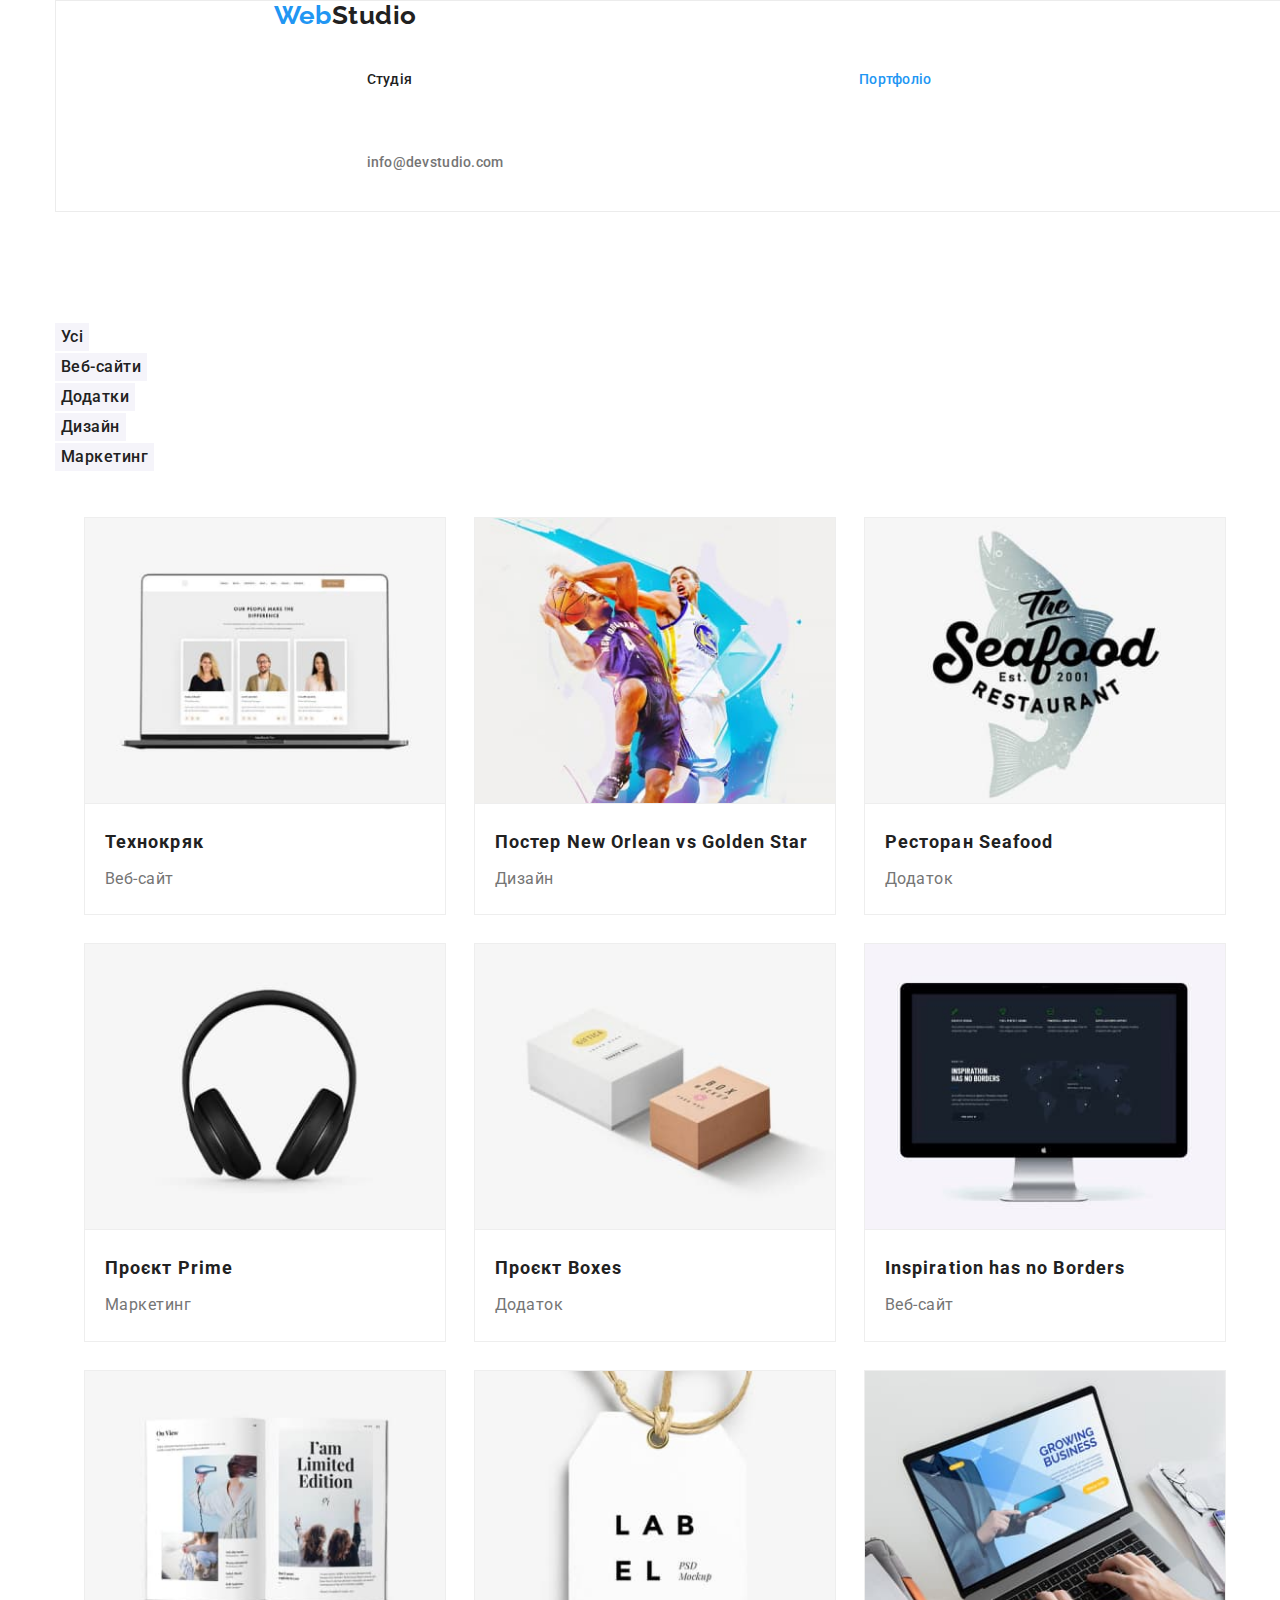
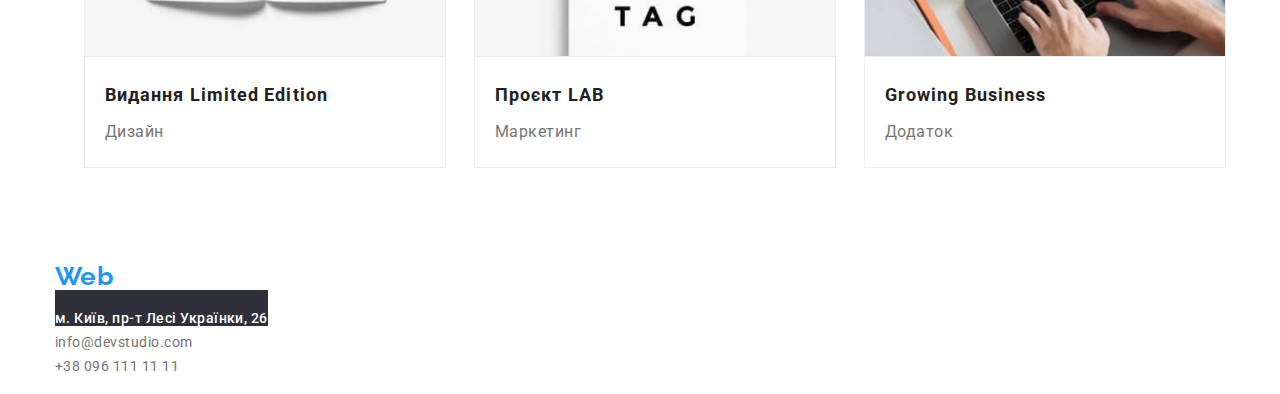
==== portfolio.html @ 9cf4d958 "so so" ====
<!DOCTYPE html>
<html lang="uk">
  <head>
    <meta charset="UTF-8" />
    <meta http-equiv="X-UA-Compatible" content="IE=edge" />
    <meta name="viewport" content="width=device-width, initial-scale=1.0" />
    <link
      rel="stylesheet"
      href="https://cdnjs.cloudflare.com/ajax/libs/modern-normalize/1.0.0/modern-normalize.min.css"
    />

    <link rel="stylesheet" href="./css/styles.css" />
    <link rel="preconnect" href="https://fonts.googleapis.com" />
    <link rel="preconnect" href="https://fonts.gstatic.com" crossorigin />
    <link
      href="https://fonts.googleapis.com/css2?family=Raleway:wght@700&family=Roboto:wght@400;500;700;900&display=swap"
      rel="stylesheet"
    />
    <title>Document</title>
  </head>
  <body>
    <div class="container">
      <header class="header">
        <div class="container">
          <nav class="nav">
            <a class="web-title" href="./index.html"
              >Web<span class="studio">Studio</span></a
            >
            <ul class="header-menu">
              <li class="link">
                <a class="link-header" href="./index.html">Студія</a>
              </li>
              <li class="link">
                <a class="link-header current" href="#">Портфоліо</a>
              </li>
              <li class="link">
                <a class="link-header" href="#">Контакти</a>
              </li>
            </ul>

            <ul class="header-menu">
              <li class="link">
                <a class="link-header2" href="mailto:info@devstudio.com"
                  >info@devstudio.com</a
                >
              </li>
              <li class="link">
                <a class="link-header2" href="tel:+380961111111"
                  >+38 096 111 11 11</a
                >
              </li>
            </ul>
          </nav>
        </div>
      </header>
      <main>
        <!-- головна секція -->
        <section class="hero-portfolio">
          <h1 class="visually-hidden">Портфоліо</h1>
          <ul>
            <li>
              <button type="button" class="button-portfolio">Усі</button>
            </li>
            <li>
              <button type="button" class="button-portfolio">Веб-сайти</button>
            </li>
            <li>
              <button type="button" class="button-portfolio">Додатки</button>
            </li>
            <li>
              <button type="button" class="button-portfolio">Дизайн</button>
            </li>
            <li>
              <button type="button" class="button-portfolio">Маркетинг</button>
            </li>
          </ul>
          <ul class="card-set">
            <li class="item">
              <article class="card">
                <div class="card-thumb">
                  <img
                    src="./images/portfolio/texnocraсk.jpg"
                    alt="сайт відкритий на ноутбуці"
                    width="370"
                  />
                </div>
                <div class="card-content">
                  <h2 class="card-heading">Технокряк</h2>
                  <p class="card-text">Веб-сайт</p>
                </div>
              </article>
            </li>

            <li class="item">
              <article class="card">
                <div class="card-thumb">
                  <img
                    src="./images/portfolio/poster-new-orlean-vs-golden-star.jpg"
                    alt="два чоловіка грають у баскетбол"
                    width="370"
                  />
                </div>
                <div class="card-content">
                  <h2 class="card-heading">Постер New Orlean vs Golden Star</h2>
                  <p class="card-text">Дизайн</p>
                </div>
              </article>
            </li>

            <li class="item">
              <article class="card">
                <div class="card-thumb">
                  <img
                    src="./images/portfolio/seafood.jpg"
                    alt="фото риби та назва ресторану"
                    width="370"
                  />
                </div>
                <div class="card-content">
                  <h2 class="card-heading">Ресторан Seafood</h2>
                  <p class="card-text">Додаток</p>
                </div>
              </article>
            </li>

            <li class="item">
              <article class="card">
                <div class="card-thumb">
                  <img
                    src="./images/portfolio/project-prime.jpg"
                    alt="фото навушників"
                    width="370"
                  />
                </div>
                <div class="card-content">
                  <h2 class="card-heading">Проєкт Prime</h2>
                  <p class="card-text">Маркетинг</p>
                </div>
              </article>
            </li>

            <li class="item">
              <article class="card">
                <div class="card-thumb">
                  <img
                    src="./images/portfolio/project-boxes.jpg"
                    alt="фото з двома боксами"
                    width="370"
                  />
                </div>
                <div class="card-content">
                  <h2 class="card-heading">Проєкт Boxes</h2>
                  <p class="card-text">Додаток</p>
                </div>
              </article>
            </li>

            <li class="item">
              <article class="card">
                <div class="card-thumb">
                  <img
                    src="./images/portfolio/inspiration-has-no-borders.jpg"
                    alt="фото веб-сайту на моніторі"
                    width="370"
                  />
                </div>
                <div class="card-content">
                  <h2 class="card-heading">Inspiration has no Borders</h2>
                  <p class="card-text">Веб-сайт</p>
                </div>
              </article>
            </li>

            <li class="item">
              <article class="card">
                <div class="card-thumb">
                  <img
                    src="./images/portfolio/book-limited-edition.jpg"
                    alt="фото видання"
                    width="370"
                  />
                </div>
                <div class="card-content">
                  <h2 class="card-heading">Видання Limited Edition</h2>
                  <p class="card-text">Дизайн</p>
                </div>
              </article>
            </li>

            <li class="item">
              <article class="card">
                <div class="card-thumb">
                  <img
                    src="./images/portfolio/project-lab.jpg"
                    alt="фото ярлику з надписом"
                    width="370"
                  />
                </div>
                <div class="card-content">
                  <h2 class="card-heading">Проєкт LAB</h2>
                  <p class="card-text">Маркетинг</p>
                </div>
              </article>
            </li>

            <li class="item">
              <article class="card">
                <div class="card-thumb">
                  <img
                    src="./images/portfolio/growing-business.jpg"
                    alt="фото додатку відкритого на ноутбуці"
                    width="370"
                  />
                </div>
                <div class="card-content">
                  <h2 class="card-heading">Growing Business</h2>
                  <p class="card-text">Додаток</p>
                </div>
              </article>
            </li>
          </ul>
        </section>
      </main>
      <footer>
        <a class="web-title-footer" href="./index.html"
          >Web<span class="studio2">Studio</span></a
        >
        <address>
          <ul>
            <li>
              <a
                class="link-footer-map"
                href="https://goo.gl/maps/G4VMoDMN7nGozyxC7"
                target="_blank"
                rel="noopener noreferrer nofollow"
                >м. Київ, пр-т Лесі Українки, 26
              </a>
            </li>
            <li>
              <a class="link-footer" href="mailto:info@devstudio.com"
                >info@devstudio.com</a
              >
            </li>
            <li>
              <a class="link-footer" href="tel:+380961111111"
                >+38 096 111 11 11</a
              >
            </li>
          </ul>
        </address>
      </footer>
    </div>
  </body>
</html>
---- css/styles.css ----
:root {
	--color-primary: #212121;
	--color-secondary: #757575;
	--color-background: #FFFFFF;
	--color-link: #2196F3;
}

.visually-hidden {
	position: absolute;
	white-space: nowrap;
	width: 1px;
	height: 1px;
	overflow: hidden;
	border: 0;
	padding: 0;
	clip: rect(0 0 0 0);
	clip-path: inset(50%);
	margin: -1px;
}

body {
	color: var(--color-primary);
	background-color: var(--color-background);
	font-family: "Roboto", sans-serif;
	letter-spacing: 0.03em;
	font-weight: 400;
	font-style: normal;
}

h1,
h2,
h3,
h4,
h5,
h6,
p {
	margin: 0;
	padding: 0;
}

img {
	display: block;
	max-width: 100%;
	height: auto;
}

section {
	padding-top: 94px;
	padding-bottom: 94px;
	background-color: #fff;
}

/* CONTAINER */
.container {
	width: 1200px;
	padding-left: 15px;
	padding-right: 15px;
	margin-left: auto;
	margin-right: auto;
}

/* header */
.header {
	display: flex;
	width: 1607px;
	border: 1px solid #ECECEC;
	margin-left: auto;
	margin-right: auto;
	justify-content: space-between;
		/* gap: 50px; */
}

.header-nav {
	flex-grow: 1;
	display: flex;
	align-items: center;
}


.header-container {
	display: flex;
	align-items: center;
}

.header-menu {
	display: flex;
	justify-content: space-between;
	gap: 50px;
	padding-left: 93px;
	}

.header-menu2 {
	display: flex;
	justify-content: space-between;
	gap: 50px;
	padding-left: 344px;
	}

ul {
	list-style-type: none;
	padding-left: 0px;
}

.nav .current {
	color: var(--color-link);
}

.web-title {
	/* margin-right: 93px; */
	font-size: 26px;
	font-weight: 700;
	font-style: normal;
	font-family: "Raleway";
	line-height: 1.15;
	color: var(--color-link);
	text-decoration: none;
	padding: 25px 0px;
}

.studio {
	color: var(--color-primary);
}

.link-header {
	display: block;
	color: var(--color-primary);
	text-decoration: none;
	letter-spacing: 0.02em;
	line-height: 1.14;
	font-weight: 500;
	font-size: 14px;
	padding: 25px 0;
}

.link-header:hover,
.link-header:focus,
.link-header:active {
	color: var(--color-link);
}

.link-header2 {
	display: block;
	color: #757575;
	background-color: #FFFFFF;
	font-size: 14px;
	font-weight: 500;
	font-style: normal;
	letter-spacing: 0.02em;
	padding: 25px 0px 25px 0px;
	text-decoration: none;
}


.link-header2:hover,
.link-header2:focus,
.link-header2:active {
	color: var(--color-link);
}

/* Hero */

.hero {
	width: 1600px;
	background-color: #2F303A;
	text-align: center;
	padding-top: 200px;
	padding-bottom: 200px;
	margin-left: auto;
	margin-right: auto;
}

.hero-title {
	font-size: 44px;
	background-color: #2F303A;
	color: #FFFFFF;
	line-height: 1.36;
	text-transform: uppercase;
	letter-spacing: 0.06em;
	font-weight: 900;
	margin-left: auto;
	margin-right: auto;
	margin-bottom: 30px;
	max-width: 696px;
}

.primary-button {
	color: #FFFFFF;
	background-color: var(--color-link);
	font-size: 16px;
	border: 0;
	line-height: 1.9;
	cursor: pointer;
	padding: 10px 32px;
	border-radius: 4px;
}

.primary-button:hover,
.primary-button:focus {
	box-shadow: 0px 4px 4px rgba(0, 0, 0, 0.15);
	border-radius: 4px;
}

/* advantages */
.advantages-list {
	display: flex;
	justify-content: space-between;
	padding-left: auto;
	padding-right: auto;
	gap: 30px;
}

.section-advantages-description {
	color: #757575;
	background-color: var(--color-background);
	font-size: 14px;
	line-height: 1.7;
}

.section-advantages-title {
	color: var(--color-primary);
	background-color: var(--color-background);
	font-size: 14px;
	line-height: 1.14;
	text-transform: uppercase;
	margin-bottom: 10px;
}

.what-do-we-do {
	color: var(--color-primary);
	background-color: var(--color-background);
	font-size: 36px;
	line-height: 1.17;
	/* text-transform: uppercase; */
	letter-spacing: 0.03em;
	font-weight: 700;
	margin-left: auto;
	margin-right: auto;
	margin-bottom: 50px;
	text-align: center;
}

.what-do-we-do-card {
	display: flex;
	gap: 30px;
	margin: 0;
}

.team {
	width: 1600px;
	background-color: #F5F4FA;
	padding-top: 94px;
	padding-bottom: 94px;
	text-align: center;
	justify-content: center;
	margin-left: auto;
	margin-right: auto;
}

.name {
	background-color: var(--color-background);
}

.section-team {
	/* width: 1600px; */
	color: var(--color-primary);
	/* background-color: #F5F4FA; */
	font-size: 36px;
	line-height: 1.17;
	text-transform: uppercase;
	letter-spacing: 0.03em;
	font-weight: 700;
	margin-left: auto;
	margin-right: auto;
	margin-bottom: 30px;
	text-align: center;
}

.team-name {
	color: var(--color-primary);
	background-color: var(--color-background);
	font-size: 16px;
	font-weight: 500;
	line-height: 1.13;
	margin-top: 30px;
	margin-bottom: 10px;

}

.card-name {
	display: flex;
	padding: 0px;
	margin: 0px;
	align-items: center;
	justify-content: space-between;
	flex-wrap: wrap;
}

.card-name-list{
	padding-left: 0px;
	gap: 30px;
}


.team-specialty {
	color: #757575;
	background-color: var(--color-background);
	font-size: 16px;
	line-height: 1.13;
	margin-bottom: 30px;
}



.studio2 {
	color: #FFFFFF;
}

.footer {
width: 1600px;
/* height: 252px; */
border-top: 60px;
background-color: #2F303A;
margin-left: auto;
margin-right: auto;
padding-top: 60px;
padding-bottom: 60px;

}

.web-title-footer {
	display: flex;
	font-size: 26px;
	font-weight: 700;
	font-style: normal;
	font-family: "Raleway",
		sans-serif;
	color: var(--color-link);
	text-decoration: none;
	line-height: 1.17;
}

.link-footer-map {
	color: #FFFFFF;
	background-color: #2F303A;
	font-size: 14px;
	font-weight: 500;
	font-style: normal;
	text-decoration: none;
	line-height: 1.7;
	padding-top: 20px;
}

.footer-href-map:hover,
.link-footer-map:focus,
.flink-footer-map:active {
	color: var(--color-link);
}

.link-footer {
	color: #757575;
	font-size: 14px;
	font-weight: 400;
	font-style: normal;
	text-decoration: none;
	line-height: 1.7;
	padding-top: 9px;
	}

.link-footer:hover,
.link-footer:focus,
.link-footer:active {
	color: var(--color-link);
}

.button-portfolio {
	color: var(--color-primary);
	background-color: #F5F4FA;
	font-weight: 500;
	font-size: 16px;
	border: 0;
	line-height: 1.6;
	letter-spacing: 0.03em;
	font-family: inherit;
	cursor: pointer;
}

.button-portfolio:hover,
.button-portfolio:focus {
	color: #FFFFFF;
	background-color: var(--color-link);
}

.hero-portfolio {
	font-weight: 400;
	font-size: 16px;
	background-color: var(--color-background);
	color: var(--color-secondary);
	line-height: 1.88;
	letter-spacing: 0.03em;
}

.portfolio-title {
	font-size: 18px;
	background-color: var(--color-background);
	color: var(--color-primary);
	font-weight: 700;
	line-height: 2;
	letter-spacing: 0.06em;
}


/* CARD-SET */
.card {
	/* width: 370px;
	height: 404px; */
	outline: 1px solid #EEEEEE;
}

.card-set {
	padding: 0;
	margin: 0;

	list-style: none;
	display: flex;
	flex-wrap: wrap;

	margin-top: - 30px;
	margin-left: - 30px;
}

/* li.item:nth-child(3n + 1) {
	margin-left: 0px;
} */
.card-set>.item {
	flex-basis: calc(100% / 3 - 30px);
	margin-left: 30px;
	margin-top: 30px;
}

/* .card-thumb{
	
} */

.card-heading {
	font-size: 18px;
	background-color: var(--color-background);
	color: var(--color-primary);
	font-weight: 700;
	line-height: 2;
	letter-spacing: 0.06em;
}



.card-text {
	margin-top: 4px;
}

.card-content {
	padding: 20px 20px 20px 20px;
	outline: 1px solid #EEEEEE;
}
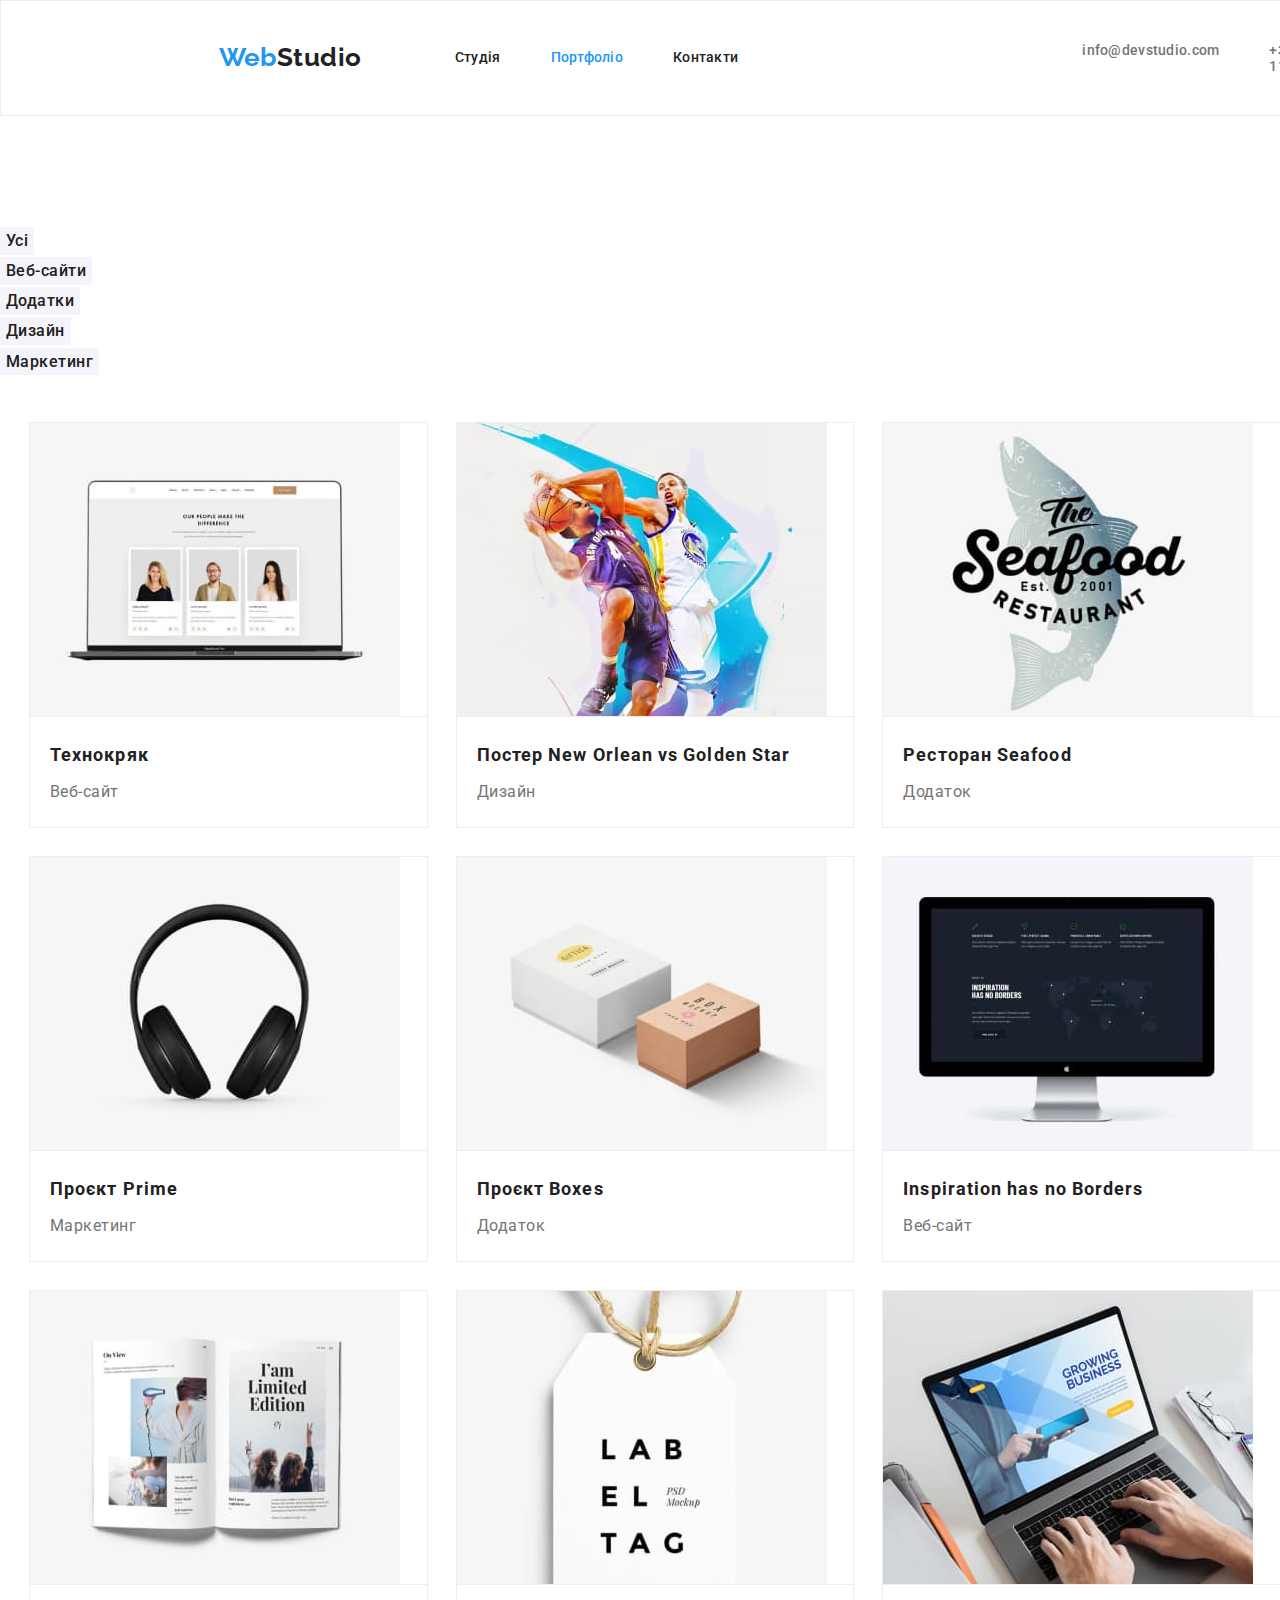
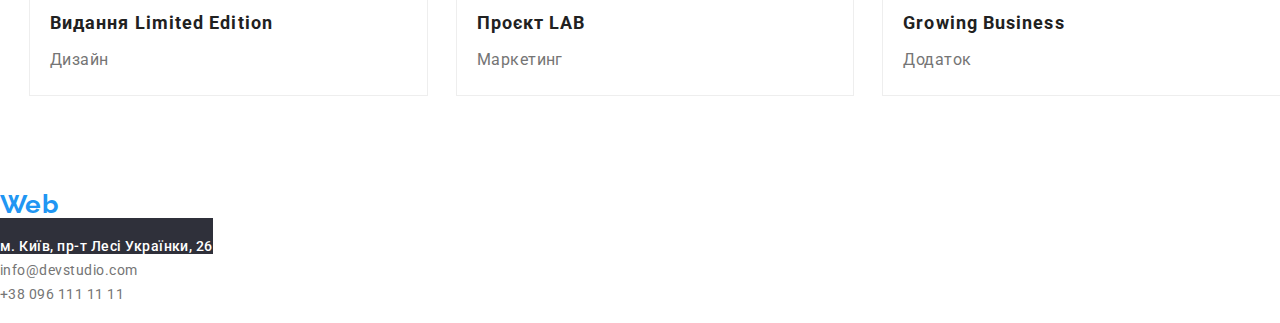
==== commit 6374d40f: "!" ====
--- a/portfolio.html
+++ b/portfolio.html
@@ -19,236 +19,234 @@
     <title>Document</title>
   </head>
   <body>
-    <div class="container">
-      <header class="header">
-        <div class="container">
-          <nav class="nav">
-            <a class="web-title" href="./index.html"
-              >Web<span class="studio">Studio</span></a
-            >
-            <ul class="header-menu">
-              <li class="link">
-                <a class="link-header" href="./index.html">Студія</a>
-              </li>
-              <li class="link">
-                <a class="link-header current" href="#">Портфоліо</a>
-              </li>
-              <li class="link">
-                <a class="link-header" href="#">Контакти</a>
-              </li>
-            </ul>
-
-            <ul class="header-menu">
-              <li class="link">
-                <a class="link-header2" href="mailto:info@devstudio.com"
-                  >info@devstudio.com</a
-                >
-              </li>
-              <li class="link">
-                <a class="link-header2" href="tel:+380961111111"
-                  >+38 096 111 11 11</a
-                >
-              </li>
-            </ul>
-          </nav>
-        </div>
-      </header>
-      <main>
-        <!-- головна секція -->
-        <section class="hero-portfolio">
-          <h1 class="visually-hidden">Портфоліо</h1>
-          <ul>
-            <li>
-              <button type="button" class="button-portfolio">Усі</button>
-            </li>
-            <li>
-              <button type="button" class="button-portfolio">Веб-сайти</button>
-            </li>
-            <li>
-              <button type="button" class="button-portfolio">Додатки</button>
-            </li>
-            <li>
-              <button type="button" class="button-portfolio">Дизайн</button>
-            </li>
-            <li>
-              <button type="button" class="button-portfolio">Маркетинг</button>
+    <header class="header">
+      <div class="container">
+        <nav class="header-nav">
+          <a class="web-title" href="./index.html"
+            >Web<span class="studio">Studio</span></a
+          >
+          <ul class="header-menu">
+            <li class="link">
+              <a class="link-header" href="./index.html">Студія</a>
+            </li>
+            <li class="link">
+              <a class="link-header current" href="#">Портфоліо</a>
+            </li>
+            <li class="link">
+              <a class="link-header" href="#">Контакти</a>
             </li>
           </ul>
-          <ul class="card-set">
-            <li class="item">
-              <article class="card">
-                <div class="card-thumb">
-                  <img
-                    src="./images/portfolio/texnocraсk.jpg"
-                    alt="сайт відкритий на ноутбуці"
-                    width="370"
-                  />
-                </div>
-                <div class="card-content">
-                  <h2 class="card-heading">Технокряк</h2>
-                  <p class="card-text">Веб-сайт</p>
-                </div>
-              </article>
-            </li>
-
-            <li class="item">
-              <article class="card">
-                <div class="card-thumb">
-                  <img
-                    src="./images/portfolio/poster-new-orlean-vs-golden-star.jpg"
-                    alt="два чоловіка грають у баскетбол"
-                    width="370"
-                  />
-                </div>
-                <div class="card-content">
-                  <h2 class="card-heading">Постер New Orlean vs Golden Star</h2>
-                  <p class="card-text">Дизайн</p>
-                </div>
-              </article>
-            </li>
-
-            <li class="item">
-              <article class="card">
-                <div class="card-thumb">
-                  <img
-                    src="./images/portfolio/seafood.jpg"
-                    alt="фото риби та назва ресторану"
-                    width="370"
-                  />
-                </div>
-                <div class="card-content">
-                  <h2 class="card-heading">Ресторан Seafood</h2>
-                  <p class="card-text">Додаток</p>
-                </div>
-              </article>
-            </li>
-
-            <li class="item">
-              <article class="card">
-                <div class="card-thumb">
-                  <img
-                    src="./images/portfolio/project-prime.jpg"
-                    alt="фото навушників"
-                    width="370"
-                  />
-                </div>
-                <div class="card-content">
-                  <h2 class="card-heading">Проєкт Prime</h2>
-                  <p class="card-text">Маркетинг</p>
-                </div>
-              </article>
-            </li>
-
-            <li class="item">
-              <article class="card">
-                <div class="card-thumb">
-                  <img
-                    src="./images/portfolio/project-boxes.jpg"
-                    alt="фото з двома боксами"
-                    width="370"
-                  />
-                </div>
-                <div class="card-content">
-                  <h2 class="card-heading">Проєкт Boxes</h2>
-                  <p class="card-text">Додаток</p>
-                </div>
-              </article>
-            </li>
-
-            <li class="item">
-              <article class="card">
-                <div class="card-thumb">
-                  <img
-                    src="./images/portfolio/inspiration-has-no-borders.jpg"
-                    alt="фото веб-сайту на моніторі"
-                    width="370"
-                  />
-                </div>
-                <div class="card-content">
-                  <h2 class="card-heading">Inspiration has no Borders</h2>
-                  <p class="card-text">Веб-сайт</p>
-                </div>
-              </article>
-            </li>
-
-            <li class="item">
-              <article class="card">
-                <div class="card-thumb">
-                  <img
-                    src="./images/portfolio/book-limited-edition.jpg"
-                    alt="фото видання"
-                    width="370"
-                  />
-                </div>
-                <div class="card-content">
-                  <h2 class="card-heading">Видання Limited Edition</h2>
-                  <p class="card-text">Дизайн</p>
-                </div>
-              </article>
-            </li>
-
-            <li class="item">
-              <article class="card">
-                <div class="card-thumb">
-                  <img
-                    src="./images/portfolio/project-lab.jpg"
-                    alt="фото ярлику з надписом"
-                    width="370"
-                  />
-                </div>
-                <div class="card-content">
-                  <h2 class="card-heading">Проєкт LAB</h2>
-                  <p class="card-text">Маркетинг</p>
-                </div>
-              </article>
-            </li>
-
-            <li class="item">
-              <article class="card">
-                <div class="card-thumb">
-                  <img
-                    src="./images/portfolio/growing-business.jpg"
-                    alt="фото додатку відкритого на ноутбуці"
-                    width="370"
-                  />
-                </div>
-                <div class="card-content">
-                  <h2 class="card-heading">Growing Business</h2>
-                  <p class="card-text">Додаток</p>
-                </div>
-              </article>
-            </li>
-          </ul>
-        </section>
-      </main>
-      <footer>
-        <a class="web-title-footer" href="./index.html"
-          >Web<span class="studio2">Studio</span></a
-        >
-        <address>
-          <ul>
-            <li>
-              <a
-                class="link-footer-map"
-                href="https://goo.gl/maps/G4VMoDMN7nGozyxC7"
-                target="_blank"
-                rel="noopener noreferrer nofollow"
-                >м. Київ, пр-т Лесі Українки, 26
-              </a>
-            </li>
-            <li>
-              <a class="link-footer" href="mailto:info@devstudio.com"
+
+          <ul class="header-menu2">
+            <li class="link">
+              <a class="link-header2" href="mailto:info@devstudio.com"
                 >info@devstudio.com</a
               >
             </li>
-            <li>
-              <a class="link-footer" href="tel:+380961111111"
+            <li class="link">
+              <a class="link-header2" href="tel:+380961111111"
                 >+38 096 111 11 11</a
               >
             </li>
           </ul>
-        </address>
-      </footer>
-    </div>
+        </nav>
+      </div>
+    </header>
+    <main>
+      <!-- головна секція -->
+      <section class="hero-portfolio">
+        <h1 class="visually-hidden">Портфоліо</h1>
+        <ul>
+          <li>
+            <button type="button" class="button-portfolio">Усі</button>
+          </li>
+          <li>
+            <button type="button" class="button-portfolio">Веб-сайти</button>
+          </li>
+          <li>
+            <button type="button" class="button-portfolio">Додатки</button>
+          </li>
+          <li>
+            <button type="button" class="button-portfolio">Дизайн</button>
+          </li>
+          <li>
+            <button type="button" class="button-portfolio">Маркетинг</button>
+          </li>
+        </ul>
+        <ul class="card-set">
+          <li class="item">
+            <article class="card">
+              <div class="card-thumb">
+                <img
+                  src="./images/portfolio/texnocraсk.jpg"
+                  alt="сайт відкритий на ноутбуці"
+                  width="370"
+                />
+              </div>
+              <div class="card-content">
+                <h2 class="card-heading">Технокряк</h2>
+                <p class="card-text">Веб-сайт</p>
+              </div>
+            </article>
+          </li>
+
+          <li class="item">
+            <article class="card">
+              <div class="card-thumb">
+                <img
+                  src="./images/portfolio/poster-new-orlean-vs-golden-star.jpg"
+                  alt="два чоловіка грають у баскетбол"
+                  width="370"
+                />
+              </div>
+              <div class="card-content">
+                <h2 class="card-heading">Постер New Orlean vs Golden Star</h2>
+                <p class="card-text">Дизайн</p>
+              </div>
+            </article>
+          </li>
+
+          <li class="item">
+            <article class="card">
+              <div class="card-thumb">
+                <img
+                  src="./images/portfolio/seafood.jpg"
+                  alt="фото риби та назва ресторану"
+                  width="370"
+                />
+              </div>
+              <div class="card-content">
+                <h2 class="card-heading">Ресторан Seafood</h2>
+                <p class="card-text">Додаток</p>
+              </div>
+            </article>
+          </li>
+
+          <li class="item">
+            <article class="card">
+              <div class="card-thumb">
+                <img
+                  src="./images/portfolio/project-prime.jpg"
+                  alt="фото навушників"
+                  width="370"
+                />
+              </div>
+              <div class="card-content">
+                <h2 class="card-heading">Проєкт Prime</h2>
+                <p class="card-text">Маркетинг</p>
+              </div>
+            </article>
+          </li>
+
+          <li class="item">
+            <article class="card">
+              <div class="card-thumb">
+                <img
+                  src="./images/portfolio/project-boxes.jpg"
+                  alt="фото з двома боксами"
+                  width="370"
+                />
+              </div>
+              <div class="card-content">
+                <h2 class="card-heading">Проєкт Boxes</h2>
+                <p class="card-text">Додаток</p>
+              </div>
+            </article>
+          </li>
+
+          <li class="item">
+            <article class="card">
+              <div class="card-thumb">
+                <img
+                  src="./images/portfolio/inspiration-has-no-borders.jpg"
+                  alt="фото веб-сайту на моніторі"
+                  width="370"
+                />
+              </div>
+              <div class="card-content">
+                <h2 class="card-heading">Inspiration has no Borders</h2>
+                <p class="card-text">Веб-сайт</p>
+              </div>
+            </article>
+          </li>
+
+          <li class="item">
+            <article class="card">
+              <div class="card-thumb">
+                <img
+                  src="./images/portfolio/book-limited-edition.jpg"
+                  alt="фото видання"
+                  width="370"
+                />
+              </div>
+              <div class="card-content">
+                <h2 class="card-heading">Видання Limited Edition</h2>
+                <p class="card-text">Дизайн</p>
+              </div>
+            </article>
+          </li>
+
+          <li class="item">
+            <article class="card">
+              <div class="card-thumb">
+                <img
+                  src="./images/portfolio/project-lab.jpg"
+                  alt="фото ярлику з надписом"
+                  width="370"
+                />
+              </div>
+              <div class="card-content">
+                <h2 class="card-heading">Проєкт LAB</h2>
+                <p class="card-text">Маркетинг</p>
+              </div>
+            </article>
+          </li>
+
+          <li class="item">
+            <article class="card">
+              <div class="card-thumb">
+                <img
+                  src="./images/portfolio/growing-business.jpg"
+                  alt="фото додатку відкритого на ноутбуці"
+                  width="370"
+                />
+              </div>
+              <div class="card-content">
+                <h2 class="card-heading">Growing Business</h2>
+                <p class="card-text">Додаток</p>
+              </div>
+            </article>
+          </li>
+        </ul>
+      </section>
+    </main>
+    <footer>
+      <a class="web-title-footer" href="./index.html"
+        >Web<span class="studio2">Studio</span></a
+      >
+      <address>
+        <ul>
+          <li>
+            <a
+              class="link-footer-map"
+              href="https://goo.gl/maps/G4VMoDMN7nGozyxC7"
+              target="_blank"
+              rel="noopener noreferrer nofollow"
+              >м. Київ, пр-т Лесі Українки, 26
+            </a>
+          </li>
+          <li>
+            <a class="link-footer" href="mailto:info@devstudio.com"
+              >info@devstudio.com</a
+            >
+          </li>
+          <li>
+            <a class="link-footer" href="tel:+380961111111"
+              >+38 096 111 11 11</a
+            >
+          </li>
+        </ul>
+      </address>
+    </footer>
   </body>
 </html>
--- a/css/styles.css
+++ b/css/styles.css
@@ -101,7 +101,7 @@
 	padding-left: 0px;
 }
 
-.nav .current {
+.header-menu .current {
 	color: var(--color-link);
 }
 
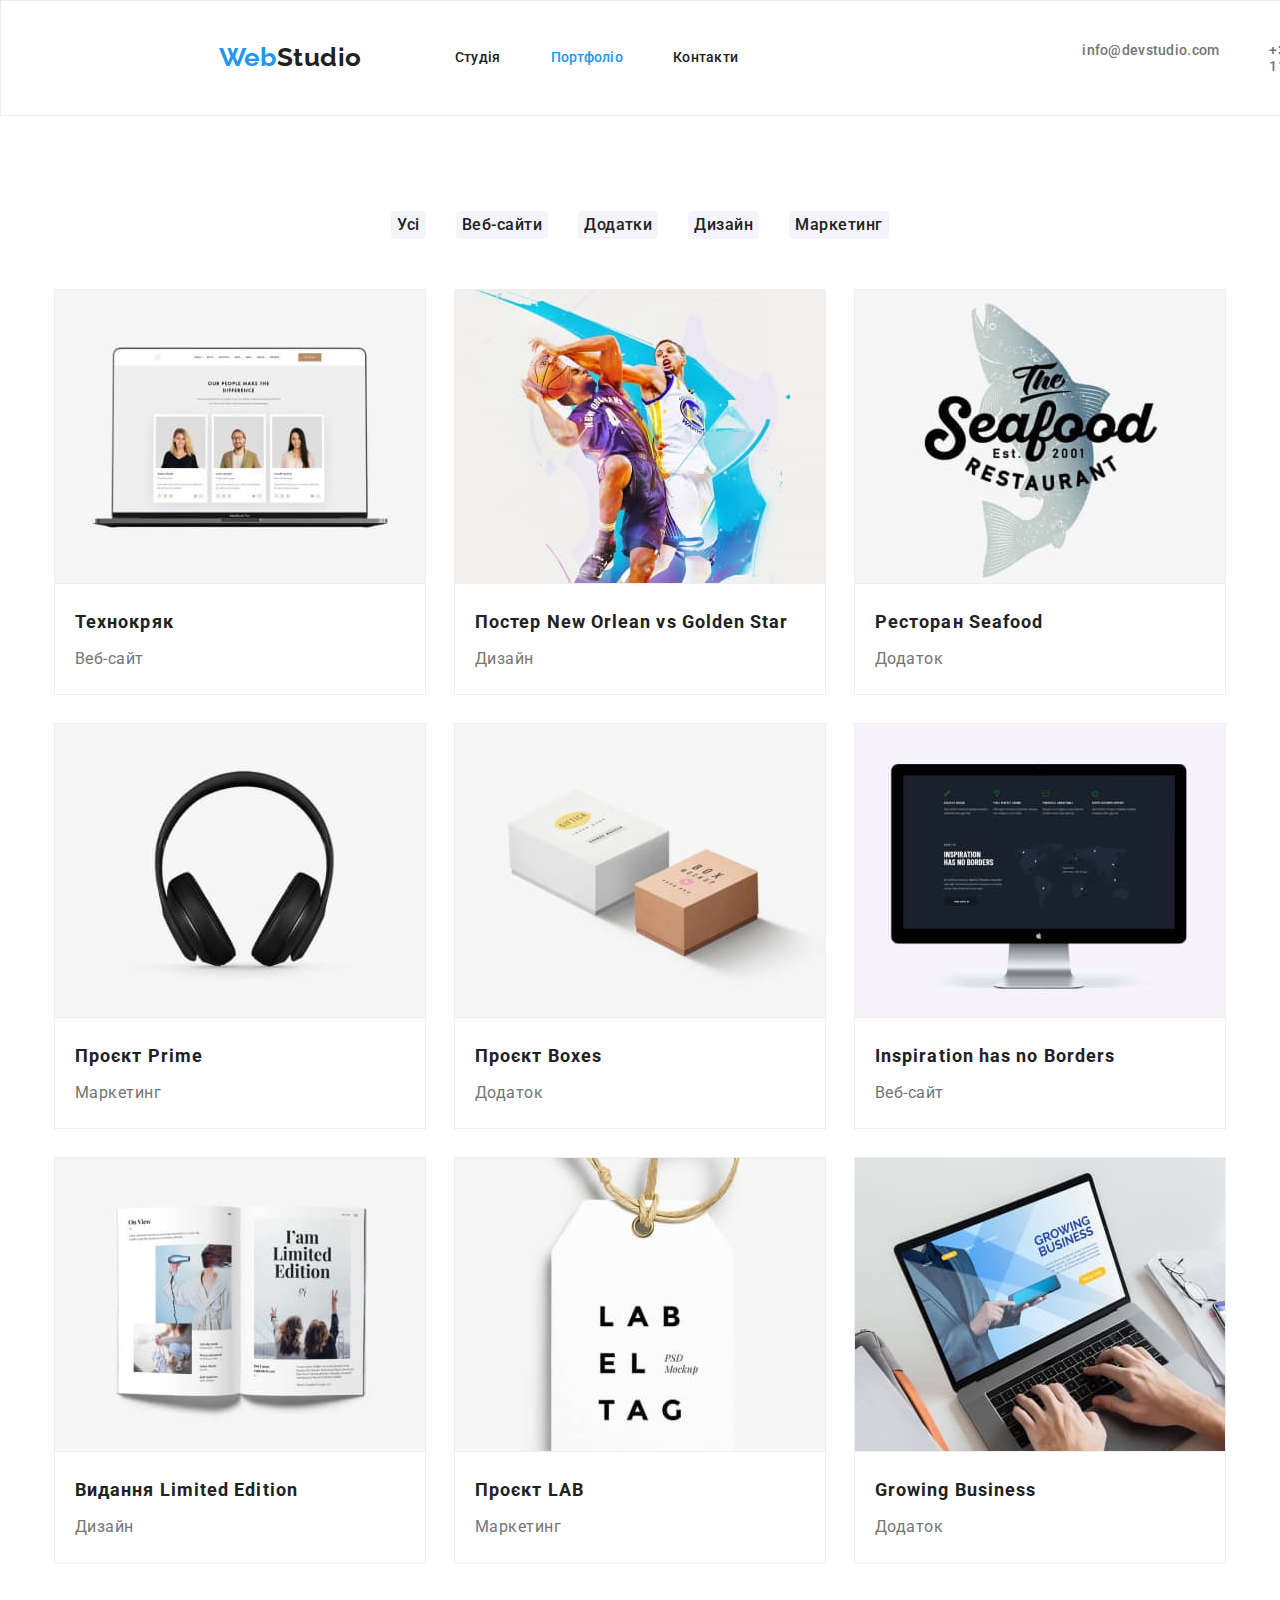
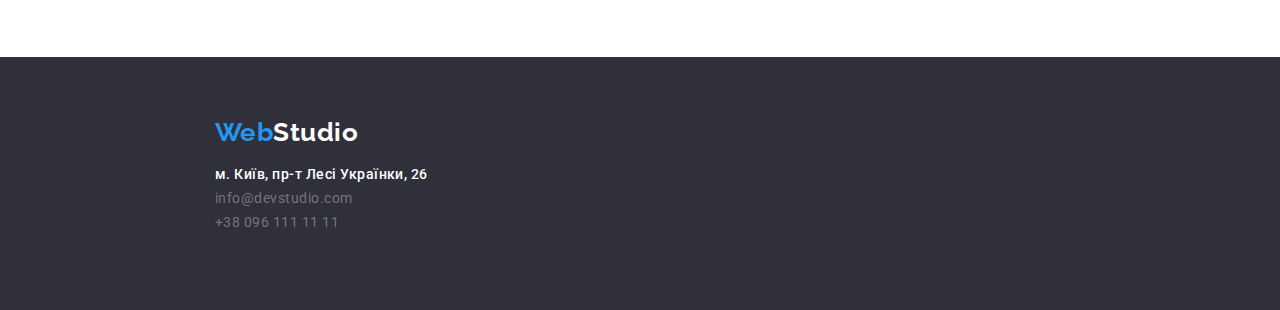
==== commit 79b5ca95: "done" ====
--- a/portfolio.html
+++ b/portfolio.html
@@ -55,198 +55,202 @@
     <main>
       <!-- головна секція -->
       <section class="hero-portfolio">
-        <h1 class="visually-hidden">Портфоліо</h1>
-        <ul>
-          <li>
-            <button type="button" class="button-portfolio">Усі</button>
-          </li>
-          <li>
-            <button type="button" class="button-portfolio">Веб-сайти</button>
-          </li>
-          <li>
-            <button type="button" class="button-portfolio">Додатки</button>
-          </li>
-          <li>
-            <button type="button" class="button-portfolio">Дизайн</button>
-          </li>
-          <li>
-            <button type="button" class="button-portfolio">Маркетинг</button>
-          </li>
-        </ul>
-        <ul class="card-set">
-          <li class="item">
-            <article class="card">
-              <div class="card-thumb">
-                <img
-                  src="./images/portfolio/texnocraсk.jpg"
-                  alt="сайт відкритий на ноутбуці"
-                  width="370"
-                />
-              </div>
-              <div class="card-content">
-                <h2 class="card-heading">Технокряк</h2>
-                <p class="card-text">Веб-сайт</p>
-              </div>
-            </article>
-          </li>
-
-          <li class="item">
-            <article class="card">
-              <div class="card-thumb">
-                <img
-                  src="./images/portfolio/poster-new-orlean-vs-golden-star.jpg"
-                  alt="два чоловіка грають у баскетбол"
-                  width="370"
-                />
-              </div>
-              <div class="card-content">
-                <h2 class="card-heading">Постер New Orlean vs Golden Star</h2>
-                <p class="card-text">Дизайн</p>
-              </div>
-            </article>
-          </li>
-
-          <li class="item">
-            <article class="card">
-              <div class="card-thumb">
-                <img
-                  src="./images/portfolio/seafood.jpg"
-                  alt="фото риби та назва ресторану"
-                  width="370"
-                />
-              </div>
-              <div class="card-content">
-                <h2 class="card-heading">Ресторан Seafood</h2>
-                <p class="card-text">Додаток</p>
-              </div>
-            </article>
-          </li>
-
-          <li class="item">
-            <article class="card">
-              <div class="card-thumb">
-                <img
-                  src="./images/portfolio/project-prime.jpg"
-                  alt="фото навушників"
-                  width="370"
-                />
-              </div>
-              <div class="card-content">
-                <h2 class="card-heading">Проєкт Prime</h2>
-                <p class="card-text">Маркетинг</p>
-              </div>
-            </article>
-          </li>
-
-          <li class="item">
-            <article class="card">
-              <div class="card-thumb">
-                <img
-                  src="./images/portfolio/project-boxes.jpg"
-                  alt="фото з двома боксами"
-                  width="370"
-                />
-              </div>
-              <div class="card-content">
-                <h2 class="card-heading">Проєкт Boxes</h2>
-                <p class="card-text">Додаток</p>
-              </div>
-            </article>
-          </li>
-
-          <li class="item">
-            <article class="card">
-              <div class="card-thumb">
-                <img
-                  src="./images/portfolio/inspiration-has-no-borders.jpg"
-                  alt="фото веб-сайту на моніторі"
-                  width="370"
-                />
-              </div>
-              <div class="card-content">
-                <h2 class="card-heading">Inspiration has no Borders</h2>
-                <p class="card-text">Веб-сайт</p>
-              </div>
-            </article>
-          </li>
-
-          <li class="item">
-            <article class="card">
-              <div class="card-thumb">
-                <img
-                  src="./images/portfolio/book-limited-edition.jpg"
-                  alt="фото видання"
-                  width="370"
-                />
-              </div>
-              <div class="card-content">
-                <h2 class="card-heading">Видання Limited Edition</h2>
-                <p class="card-text">Дизайн</p>
-              </div>
-            </article>
-          </li>
-
-          <li class="item">
-            <article class="card">
-              <div class="card-thumb">
-                <img
-                  src="./images/portfolio/project-lab.jpg"
-                  alt="фото ярлику з надписом"
-                  width="370"
-                />
-              </div>
-              <div class="card-content">
-                <h2 class="card-heading">Проєкт LAB</h2>
-                <p class="card-text">Маркетинг</p>
-              </div>
-            </article>
-          </li>
-
-          <li class="item">
-            <article class="card">
-              <div class="card-thumb">
-                <img
-                  src="./images/portfolio/growing-business.jpg"
-                  alt="фото додатку відкритого на ноутбуці"
-                  width="370"
-                />
-              </div>
-              <div class="card-content">
-                <h2 class="card-heading">Growing Business</h2>
-                <p class="card-text">Додаток</p>
-              </div>
-            </article>
-          </li>
-        </ul>
+        <div class="container">
+          <h1 class="visually-hidden">Портфоліо</h1>
+          <ul class="ul-button">
+            <li>
+              <button type="button" class="button-portfolio">Усі</button>
+            </li>
+            <li>
+              <button type="button" class="button-portfolio">Веб-сайти</button>
+            </li>
+            <li>
+              <button type="button" class="button-portfolio">Додатки</button>
+            </li>
+            <li>
+              <button type="button" class="button-portfolio">Дизайн</button>
+            </li>
+            <li>
+              <button type="button" class="button-portfolio">Маркетинг</button>
+            </li>
+          </ul>
+          <ul class="card-set">
+            <li class="item">
+              <article class="card">
+                <div class="card-thumb">
+                  <img
+                    src="./images/portfolio/texnocraсk.jpg"
+                    alt="сайт відкритий на ноутбуці"
+                    width="370"
+                  />
+                </div>
+                <div class="card-content">
+                  <h2 class="card-heading">Технокряк</h2>
+                  <p class="card-text">Веб-сайт</p>
+                </div>
+              </article>
+            </li>
+
+            <li class="item">
+              <article class="card">
+                <div class="card-thumb">
+                  <img
+                    src="./images/portfolio/poster-new-orlean-vs-golden-star.jpg"
+                    alt="два чоловіка грають у баскетбол"
+                    width="370"
+                  />
+                </div>
+                <div class="card-content">
+                  <h2 class="card-heading">Постер New Orlean vs Golden Star</h2>
+                  <p class="card-text">Дизайн</p>
+                </div>
+              </article>
+            </li>
+
+            <li class="item">
+              <article class="card">
+                <div class="card-thumb">
+                  <img
+                    src="./images/portfolio/seafood.jpg"
+                    alt="фото риби та назва ресторану"
+                    width="370"
+                  />
+                </div>
+                <div class="card-content">
+                  <h2 class="card-heading">Ресторан Seafood</h2>
+                  <p class="card-text">Додаток</p>
+                </div>
+              </article>
+            </li>
+
+            <li class="item">
+              <article class="card">
+                <div class="card-thumb">
+                  <img
+                    src="./images/portfolio/project-prime.jpg"
+                    alt="фото навушників"
+                    width="370"
+                  />
+                </div>
+                <div class="card-content">
+                  <h2 class="card-heading">Проєкт Prime</h2>
+                  <p class="card-text">Маркетинг</p>
+                </div>
+              </article>
+            </li>
+
+            <li class="item">
+              <article class="card">
+                <div class="card-thumb">
+                  <img
+                    src="./images/portfolio/project-boxes.jpg"
+                    alt="фото з двома боксами"
+                    width="370"
+                  />
+                </div>
+                <div class="card-content">
+                  <h2 class="card-heading">Проєкт Boxes</h2>
+                  <p class="card-text">Додаток</p>
+                </div>
+              </article>
+            </li>
+
+            <li class="item">
+              <article class="card">
+                <div class="card-thumb">
+                  <img
+                    src="./images/portfolio/inspiration-has-no-borders.jpg"
+                    alt="фото веб-сайту на моніторі"
+                    width="370"
+                  />
+                </div>
+                <div class="card-content">
+                  <h2 class="card-heading">Inspiration has no Borders</h2>
+                  <p class="card-text">Веб-сайт</p>
+                </div>
+              </article>
+            </li>
+
+            <li class="item">
+              <article class="card">
+                <div class="card-thumb">
+                  <img
+                    src="./images/portfolio/book-limited-edition.jpg"
+                    alt="фото видання"
+                    width="370"
+                  />
+                </div>
+                <div class="card-content">
+                  <h2 class="card-heading">Видання Limited Edition</h2>
+                  <p class="card-text">Дизайн</p>
+                </div>
+              </article>
+            </li>
+
+            <li class="item">
+              <article class="card">
+                <div class="card-thumb">
+                  <img
+                    src="./images/portfolio/project-lab.jpg"
+                    alt="фото ярлику з надписом"
+                    width="370"
+                  />
+                </div>
+                <div class="card-content">
+                  <h2 class="card-heading">Проєкт LAB</h2>
+                  <p class="card-text">Маркетинг</p>
+                </div>
+              </article>
+            </li>
+
+            <li class="item">
+              <article class="card">
+                <div class="card-thumb">
+                  <img
+                    src="./images/portfolio/growing-business.jpg"
+                    alt="фото додатку відкритого на ноутбуці"
+                    width="370"
+                  />
+                </div>
+                <div class="card-content">
+                  <h2 class="card-heading">Growing Business</h2>
+                  <p class="card-text">Додаток</p>
+                </div>
+              </article>
+            </li>
+          </ul>
+        </div>
       </section>
     </main>
-    <footer>
-      <a class="web-title-footer" href="./index.html"
-        >Web<span class="studio2">Studio</span></a
-      >
-      <address>
-        <ul>
-          <li>
-            <a
-              class="link-footer-map"
-              href="https://goo.gl/maps/G4VMoDMN7nGozyxC7"
-              target="_blank"
-              rel="noopener noreferrer nofollow"
-              >м. Київ, пр-т Лесі Українки, 26
-            </a>
-          </li>
-          <li>
-            <a class="link-footer" href="mailto:info@devstudio.com"
-              >info@devstudio.com</a
-            >
-          </li>
-          <li>
-            <a class="link-footer" href="tel:+380961111111"
-              >+38 096 111 11 11</a
-            >
-          </li>
-        </ul>
-      </address>
+    <footer class="footer">
+      <div class="container">
+        <a class="web-title-footer" href="./index.html"
+          >Web<span class="studio2">Studio</span></a
+        >
+        <address>
+          <ul>
+            <li>
+              <a
+                class="link-footer-map"
+                href="https://goo.gl/maps/G4VMoDMN7nGozyxC7"
+                target="_blank"
+                rel="noopener noreferrer nofollow"
+                >м. Київ, пр-т Лесі Українки, 26
+              </a>
+            </li>
+            <li>
+              <a class="link-footer" href="mailto:info@devstudio.com"
+                >info@devstudio.com</a
+              >
+            </li>
+            <li>
+              <a class="link-footer" href="tel:+380961111111"
+                >+38 096 111 11 11</a
+              >
+            </li>
+          </ul>
+        </address>
+      </div>
     </footer>
   </body>
 </html>
--- a/css/styles.css
+++ b/css/styles.css
@@ -214,6 +214,7 @@
 	background-color: var(--color-background);
 	font-size: 14px;
 	line-height: 1.7;
+
 }
 
 .section-advantages-title {
@@ -347,9 +348,12 @@
 	font-style: normal;
 	text-decoration: none;
 	line-height: 1.7;
-	padding-top: 20px;
-}
-
+	/* padding-top: 20px; */
+}
+
+.footer.address.ul.li{
+	margin-bottom: 9px;
+}
 .footer-href-map:hover,
 .link-footer-map:focus,
 .flink-footer-map:active {
@@ -382,12 +386,14 @@
 	letter-spacing: 0.03em;
 	font-family: inherit;
 	cursor: pointer;
+	border-radius: 4px;
 }
 
 .button-portfolio:hover,
 .button-portfolio:focus {
 	color: #FFFFFF;
 	background-color: var(--color-link);
+	box-shadow: 0px 3px 1px rgba(0, 0, 0, 0.1), 0px 1px 2px rgba(0, 0, 0, 0.08), 0px 2px 2px rgba(0, 0, 0, 0.12);
 }
 
 .hero-portfolio {
@@ -406,9 +412,20 @@
 	font-weight: 700;
 	line-height: 2;
 	letter-spacing: 0.06em;
-}
-
-
+	
+}
+
+.ul-button{
+	display: flex;
+	justify-content: center;
+	/* align-items: center; */
+	margin-top: 0px;
+	margin-bottom: 50px;
+	gap: 30px;
+	margin-left: auto;
+	margin-right: auto;
+	
+}
 /* CARD-SET */
 .card {
 	/* width: 370px;
@@ -423,18 +440,19 @@
 	list-style: none;
 	display: flex;
 	flex-wrap: wrap;
-
-	margin-top: - 30px;
-	margin-left: - 30px;
+	gap: 30px;
+
+	/* margin-top: - 30px;
+	margin-left: - 30px; */
 }
 
 /* li.item:nth-child(3n + 1) {
 	margin-left: 0px;
 } */
 .card-set>.item {
-	flex-basis: calc(100% / 3 - 30px);
+	/* flex-basis: calc(100% / 3 - 30px);
 	margin-left: 30px;
-	margin-top: 30px;
+	margin-top: 30px; */
 }
 
 /* .card-thumb{
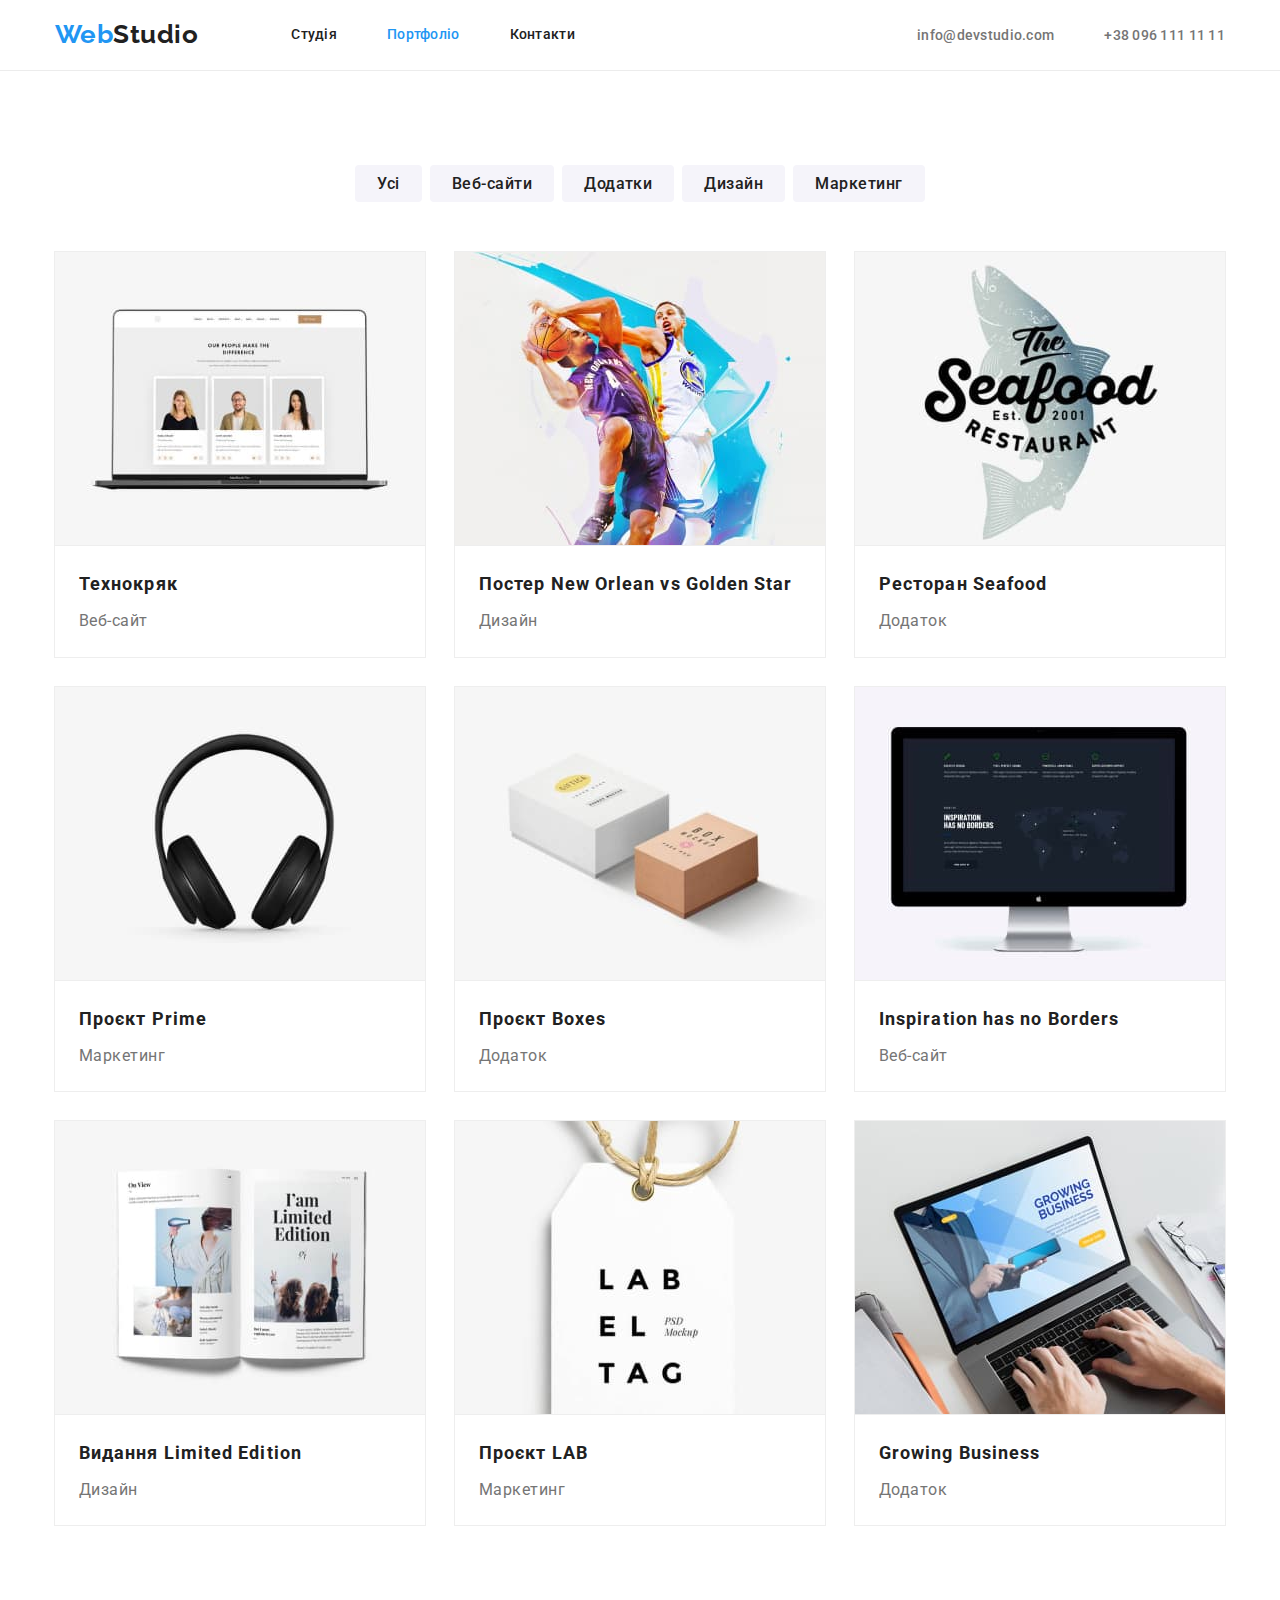
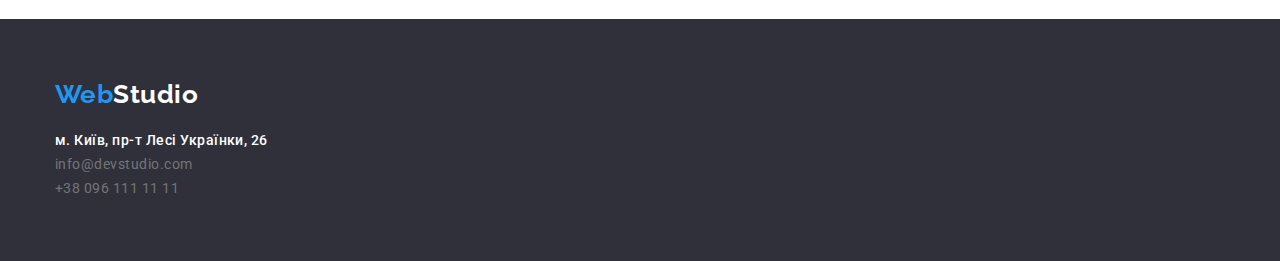
==== commit b1a13ccc: "done" ====
--- a/portfolio.html
+++ b/portfolio.html
@@ -76,147 +76,112 @@
           </ul>
           <ul class="card-set">
             <li class="item">
-              <article class="card">
-                <div class="card-thumb">
-                  <img
-                    src="./images/portfolio/texnocraсk.jpg"
-                    alt="сайт відкритий на ноутбуці"
-                    width="370"
-                  />
-                </div>
-                <div class="card-content">
-                  <h2 class="card-heading">Технокряк</h2>
-                  <p class="card-text">Веб-сайт</p>
-                </div>
-              </article>
-            </li>
-
-            <li class="item">
-              <article class="card">
-                <div class="card-thumb">
-                  <img
-                    src="./images/portfolio/poster-new-orlean-vs-golden-star.jpg"
-                    alt="два чоловіка грають у баскетбол"
-                    width="370"
-                  />
-                </div>
-                <div class="card-content">
-                  <h2 class="card-heading">Постер New Orlean vs Golden Star</h2>
-                  <p class="card-text">Дизайн</p>
-                </div>
-              </article>
-            </li>
-
-            <li class="item">
-              <article class="card">
-                <div class="card-thumb">
-                  <img
-                    src="./images/portfolio/seafood.jpg"
-                    alt="фото риби та назва ресторану"
-                    width="370"
-                  />
-                </div>
-                <div class="card-content">
-                  <h2 class="card-heading">Ресторан Seafood</h2>
-                  <p class="card-text">Додаток</p>
-                </div>
-              </article>
-            </li>
-
-            <li class="item">
-              <article class="card">
-                <div class="card-thumb">
-                  <img
-                    src="./images/portfolio/project-prime.jpg"
-                    alt="фото навушників"
-                    width="370"
-                  />
-                </div>
-                <div class="card-content">
-                  <h2 class="card-heading">Проєкт Prime</h2>
-                  <p class="card-text">Маркетинг</p>
-                </div>
-              </article>
-            </li>
-
-            <li class="item">
-              <article class="card">
-                <div class="card-thumb">
-                  <img
-                    src="./images/portfolio/project-boxes.jpg"
-                    alt="фото з двома боксами"
-                    width="370"
-                  />
-                </div>
-                <div class="card-content">
-                  <h2 class="card-heading">Проєкт Boxes</h2>
-                  <p class="card-text">Додаток</p>
-                </div>
-              </article>
-            </li>
-
-            <li class="item">
-              <article class="card">
-                <div class="card-thumb">
-                  <img
-                    src="./images/portfolio/inspiration-has-no-borders.jpg"
-                    alt="фото веб-сайту на моніторі"
-                    width="370"
-                  />
-                </div>
-                <div class="card-content">
-                  <h2 class="card-heading">Inspiration has no Borders</h2>
-                  <p class="card-text">Веб-сайт</p>
-                </div>
-              </article>
-            </li>
-
-            <li class="item">
-              <article class="card">
-                <div class="card-thumb">
-                  <img
-                    src="./images/portfolio/book-limited-edition.jpg"
-                    alt="фото видання"
-                    width="370"
-                  />
-                </div>
-                <div class="card-content">
-                  <h2 class="card-heading">Видання Limited Edition</h2>
-                  <p class="card-text">Дизайн</p>
-                </div>
-              </article>
-            </li>
-
-            <li class="item">
-              <article class="card">
-                <div class="card-thumb">
-                  <img
-                    src="./images/portfolio/project-lab.jpg"
-                    alt="фото ярлику з надписом"
-                    width="370"
-                  />
-                </div>
-                <div class="card-content">
-                  <h2 class="card-heading">Проєкт LAB</h2>
-                  <p class="card-text">Маркетинг</p>
-                </div>
-              </article>
-            </li>
-
-            <li class="item">
-              <article class="card">
-                <div class="card-thumb">
-                  <img
-                    src="./images/portfolio/growing-business.jpg"
-                    alt="фото додатку відкритого на ноутбуці"
-                    width="370"
-                  />
-                </div>
-                <div class="card-content">
-                  <h2 class="card-heading">Growing Business</h2>
-                  <p class="card-text">Додаток</p>
-                </div>
-              </article>
+              <img
+                src="./images/portfolio/texnocraсk.jpg"
+                alt="сайт відкритий на ноутбуці"
+                width="370"
+              />
+
+              <div class="card-content">
+                <h2 class="card-heading">Технокряк</h2>
+                <p class="card-text">Веб-сайт</p>
+              </div>
+            </li>
+
+            <li class="item">
+              <img
+                src="./images/portfolio/poster-new-orlean-vs-golden-star.jpg"
+                alt="два чоловіка грають у баскетбол"
+                width="370"
+              />
+              <div class="card-content">
+                <h2 class="card-heading">Постер New Orlean vs Golden Star</h2>
+                <p class="card-text">Дизайн</p>
+              </div>
+            </li>
+
+            <li class="item">
+              <img
+                src="./images/portfolio/seafood.jpg"
+                alt="фото риби та назва ресторану"
+                width="370"
+              />
+              <div class="card-content">
+                <h2 class="card-heading">Ресторан Seafood</h2>
+                <p class="card-text">Додаток</p>
+              </div>
+            </li>
+
+            <li class="item">
+              <img
+                src="./images/portfolio/project-prime.jpg"
+                alt="фото навушників"
+                width="370"
+              />
+              <div class="card-content">
+                <h2 class="card-heading">Проєкт Prime</h2>
+                <p class="card-text">Маркетинг</p>
+              </div>
+            </li>
+
+            <li class="item">
+              <img
+                src="./images/portfolio/project-boxes.jpg"
+                alt="фото з двома боксами"
+                width="370"
+              />
+              <div class="card-content">
+                <h2 class="card-heading">Проєкт Boxes</h2>
+                <p class="card-text">Додаток</p>
+              </div>
+            </li>
+
+            <li class="item">
+              <img
+                src="./images/portfolio/inspiration-has-no-borders.jpg"
+                alt="фото веб-сайту на моніторі"
+                width="370"
+              />
+              <div class="card-content">
+                <h2 class="card-heading">Inspiration has no Borders</h2>
+                <p class="card-text">Веб-сайт</p>
+              </div>
+            </li>
+
+            <li class="item">
+              <img
+                src="./images/portfolio/book-limited-edition.jpg"
+                alt="фото видання"
+                width="370"
+              />
+              <div class="card-content">
+                <h2 class="card-heading">Видання Limited Edition</h2>
+                <p class="card-text">Дизайн</p>
+              </div>
+            </li>
+
+            <li class="item">
+              <img
+                src="./images/portfolio/project-lab.jpg"
+                alt="фото ярлику з надписом"
+                width="370"
+              />
+              <div class="card-content">
+                <h2 class="card-heading">Проєкт LAB</h2>
+                <p class="card-text">Маркетинг</p>
+              </div>
+            </li>
+
+            <li class="item">
+              <img
+                src="./images/portfolio/growing-business.jpg"
+                alt="фото додатку відкритого на ноутбуці"
+                width="370"
+              />
+              <div class="card-content">
+                <h2 class="card-heading">Growing Business</h2>
+                <p class="card-text">Додаток</p>
+              </div>
             </li>
           </ul>
         </div>
--- a/css/styles.css
+++ b/css/styles.css
@@ -62,8 +62,8 @@
 /* header */
 .header {
 	display: flex;
-	width: 1607px;
-	border: 1px solid #ECECEC;
+	/* width: 1607px; */
+	border-bottom: 1px solid #ECECEC;
 	margin-left: auto;
 	margin-right: auto;
 	justify-content: space-between;
@@ -87,18 +87,21 @@
 	justify-content: space-between;
 	gap: 50px;
 	padding-left: 93px;
+	/* margin-left: auto; */
 	}
 
 .header-menu2 {
 	display: flex;
 	justify-content: space-between;
 	gap: 50px;
-	padding-left: 344px;
+	/* padding-left: 344px; */
+	margin-left: auto;
 	}
 
 ul {
 	list-style-type: none;
 	padding-left: 0px;
+	margin: 0px;
 }
 
 .header-menu .current {
@@ -114,7 +117,7 @@
 	line-height: 1.15;
 	color: var(--color-link);
 	text-decoration: none;
-	padding: 25px 0px;
+	padding: 20px 0px;
 }
 
 .studio {
@@ -160,7 +163,7 @@
 /* Hero */
 
 .hero {
-	width: 1600px;
+	/* width: 1600px; */
 	background-color: #2F303A;
 	text-align: center;
 	padding-top: 200px;
@@ -180,7 +183,7 @@
 	margin-left: auto;
 	margin-right: auto;
 	margin-bottom: 30px;
-	max-width: 696px;
+	/* max-width: 696px; */
 }
 
 .primary-button {
@@ -201,6 +204,11 @@
 }
 
 /* advantages */
+.advantages{
+padding-top: 94px;
+padding-bottom: 0px;
+}
+
 .advantages-list {
 	display: flex;
 	justify-content: space-between;
@@ -247,7 +255,7 @@
 }
 
 .team {
-	width: 1600px;
+	/* width: 1600px; */
 	background-color: #F5F4FA;
 	padding-top: 94px;
 	padding-bottom: 94px;
@@ -259,6 +267,8 @@
 
 .name {
 	background-color: var(--color-background);
+	box-shadow: 0px 1px 3px rgba(0, 0, 0, 0.12), 0px 1px 1px rgba(0, 0, 0, 0.14), 0px 2px 1px rgba(0, 0, 0, 0.2);
+		border-radius: 0px 0px 4px 4px;
 }
 
 .section-team {
@@ -282,7 +292,7 @@
 	font-size: 16px;
 	font-weight: 500;
 	line-height: 1.13;
-	margin-top: 30px;
+	/* margin-top: 30px; */
 	margin-bottom: 10px;
 
 }
@@ -297,6 +307,8 @@
 }
 
 .card-name-list{
+	padding-top: 30px;
+	padding-bottom: 30px;
 	padding-left: 0px;
 	gap: 30px;
 }
@@ -307,7 +319,7 @@
 	background-color: var(--color-background);
 	font-size: 16px;
 	line-height: 1.13;
-	margin-bottom: 30px;
+	/* margin-bottom: 30px; */
 }
 
 
@@ -317,7 +329,7 @@
 }
 
 .footer {
-width: 1600px;
+/* width: 1600px; */
 /* height: 252px; */
 border-top: 60px;
 background-color: #2F303A;
@@ -338,6 +350,8 @@
 	color: var(--color-link);
 	text-decoration: none;
 	line-height: 1.17;
+	/* margin-top: 60px; */
+	margin-bottom: 20px;;
 }
 
 .link-footer-map {
@@ -348,12 +362,15 @@
 	font-style: normal;
 	text-decoration: none;
 	line-height: 1.7;
+	margin-bottom: 9px;
 	/* padding-top: 20px; */
 }
 
-.footer.address.ul.li{
+.li-footer{
 	margin-bottom: 9px;
 }
+
+
 .footer-href-map:hover,
 .link-footer-map:focus,
 .flink-footer-map:active {
@@ -367,8 +384,7 @@
 	font-style: normal;
 	text-decoration: none;
 	line-height: 1.7;
-	padding-top: 9px;
-	}
+		}
 
 .link-footer:hover,
 .link-footer:focus,
@@ -387,6 +403,7 @@
 	font-family: inherit;
 	cursor: pointer;
 	border-radius: 4px;
+	padding: 6px 22px;
 }
 
 .button-portfolio:hover,
@@ -421,13 +438,12 @@
 	/* align-items: center; */
 	margin-top: 0px;
 	margin-bottom: 50px;
-	gap: 30px;
-	margin-left: auto;
-	margin-right: auto;
-	
-}
+	gap: 8px;
+	margin-left: auto;
+	margin-right: auto;
+	}
 /* CARD-SET */
-.card {
+.item {
 	/* width: 370px;
 	height: 404px; */
 	outline: 1px solid #EEEEEE;
@@ -455,9 +471,7 @@
 	margin-top: 30px; */
 }
 
-/* .card-thumb{
-	
-} */
+
 
 .card-heading {
 	font-size: 18px;
@@ -466,15 +480,16 @@
 	font-weight: 700;
 	line-height: 2;
 	letter-spacing: 0.06em;
+	margin-bottom: 4px;
 }
 
 
 
 .card-text {
-	margin-top: 4px;
+	/* margin-top: 4px; */
 }
 
 .card-content {
-	padding: 20px 20px 20px 20px;
+	padding: 20px 24px;
 	outline: 1px solid #EEEEEE;
 }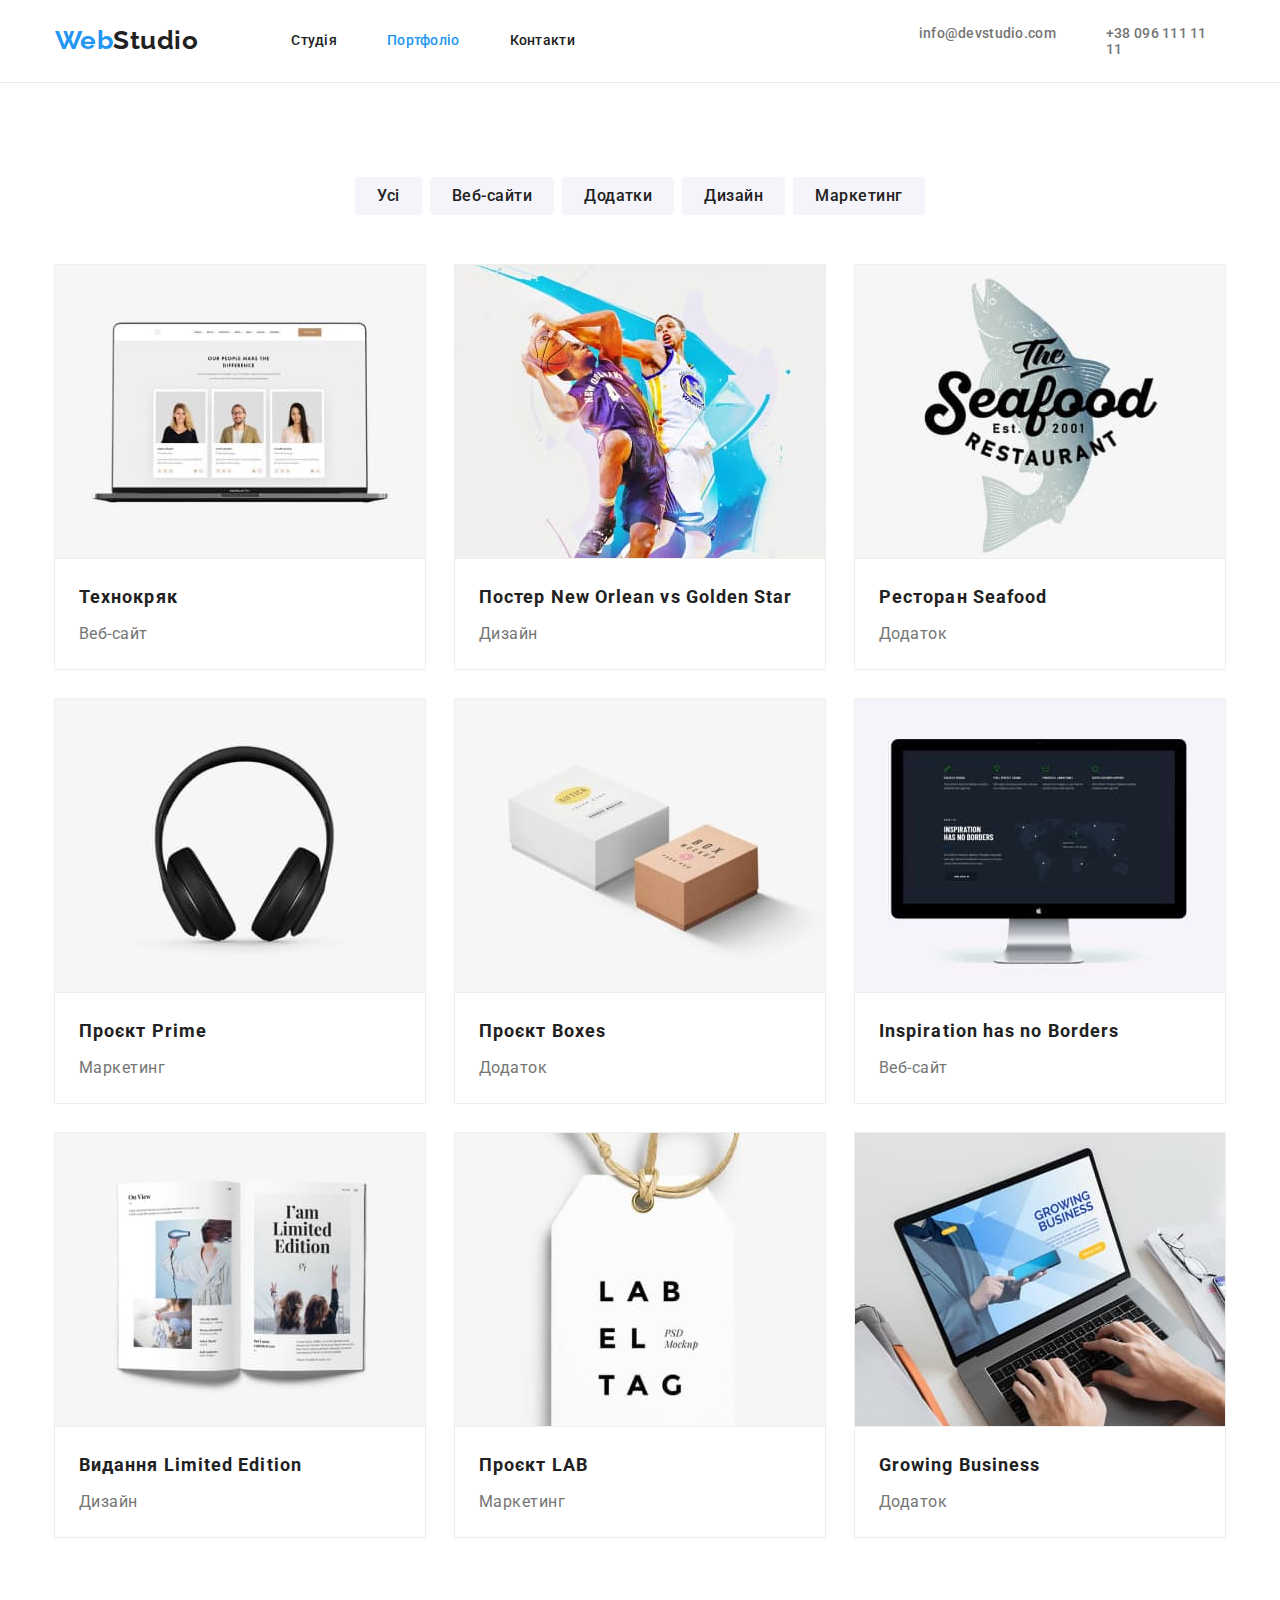
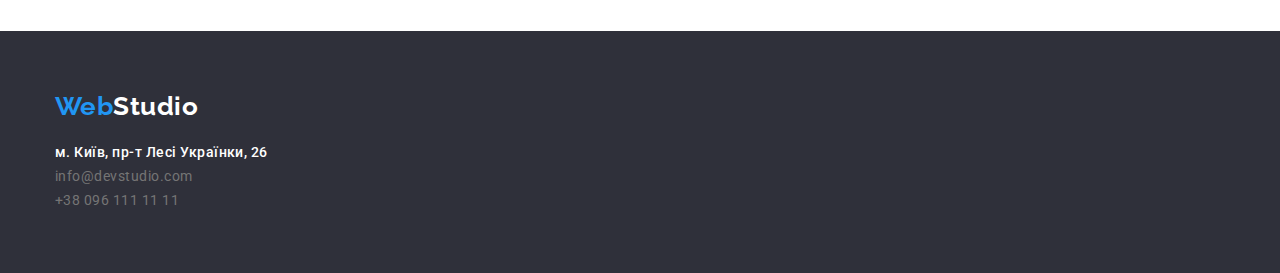
==== commit e4d7ad74: "виправив" ====
--- a/portfolio.html
+++ b/portfolio.html
@@ -36,20 +36,19 @@
               <a class="link-header" href="#">Контакти</a>
             </li>
           </ul>
-
-          <ul class="header-menu2">
-            <li class="link">
-              <a class="link-header2" href="mailto:info@devstudio.com"
-                >info@devstudio.com</a
-              >
-            </li>
-            <li class="link">
-              <a class="link-header2" href="tel:+380961111111"
-                >+38 096 111 11 11</a
-              >
-            </li>
-          </ul>
         </nav>
+        <ul class="header-menu2">
+          <li class="link">
+            <a class="link-header2" href="mailto:info@devstudio.com"
+              >info@devstudio.com</a
+            >
+          </li>
+          <li class="link">
+            <a class="link-header2" href="tel:+380961111111"
+              >+38 096 111 11 11</a
+            >
+          </li>
+        </ul>
       </div>
     </header>
     <main>
@@ -81,7 +80,6 @@
                 alt="сайт відкритий на ноутбуці"
                 width="370"
               />
-
               <div class="card-content">
                 <h2 class="card-heading">Технокряк</h2>
                 <p class="card-text">Веб-сайт</p>
@@ -187,6 +185,7 @@
         </div>
       </section>
     </main>
+
     <footer class="footer">
       <div class="container">
         <a class="web-title-footer" href="./index.html"
--- a/css/styles.css
+++ b/css/styles.css
@@ -59,6 +59,10 @@
 	margin-right: auto;
 }
 
+.header .container{
+	display: flex;
+	justify-content: space-between;
+}
 /* header */
 .header {
 	display: flex;
@@ -86,8 +90,8 @@
 	display: flex;
 	justify-content: space-between;
 	gap: 50px;
-	padding-left: 93px;
-	/* margin-left: auto; */
+	/* padding-left: 93px; */
+	margin-left: 93px;
 	}
 
 .header-menu2 {
@@ -95,7 +99,8 @@
 	justify-content: space-between;
 	gap: 50px;
 	/* padding-left: 344px; */
-	margin-left: auto;
+	margin-left: 344px;
+	
 	}
 
 ul {
@@ -277,7 +282,7 @@
 	/* background-color: #F5F4FA; */
 	font-size: 36px;
 	line-height: 1.17;
-	text-transform: uppercase;
+	/* text-transform: uppercase; */
 	letter-spacing: 0.03em;
 	font-weight: 700;
 	margin-left: auto;
